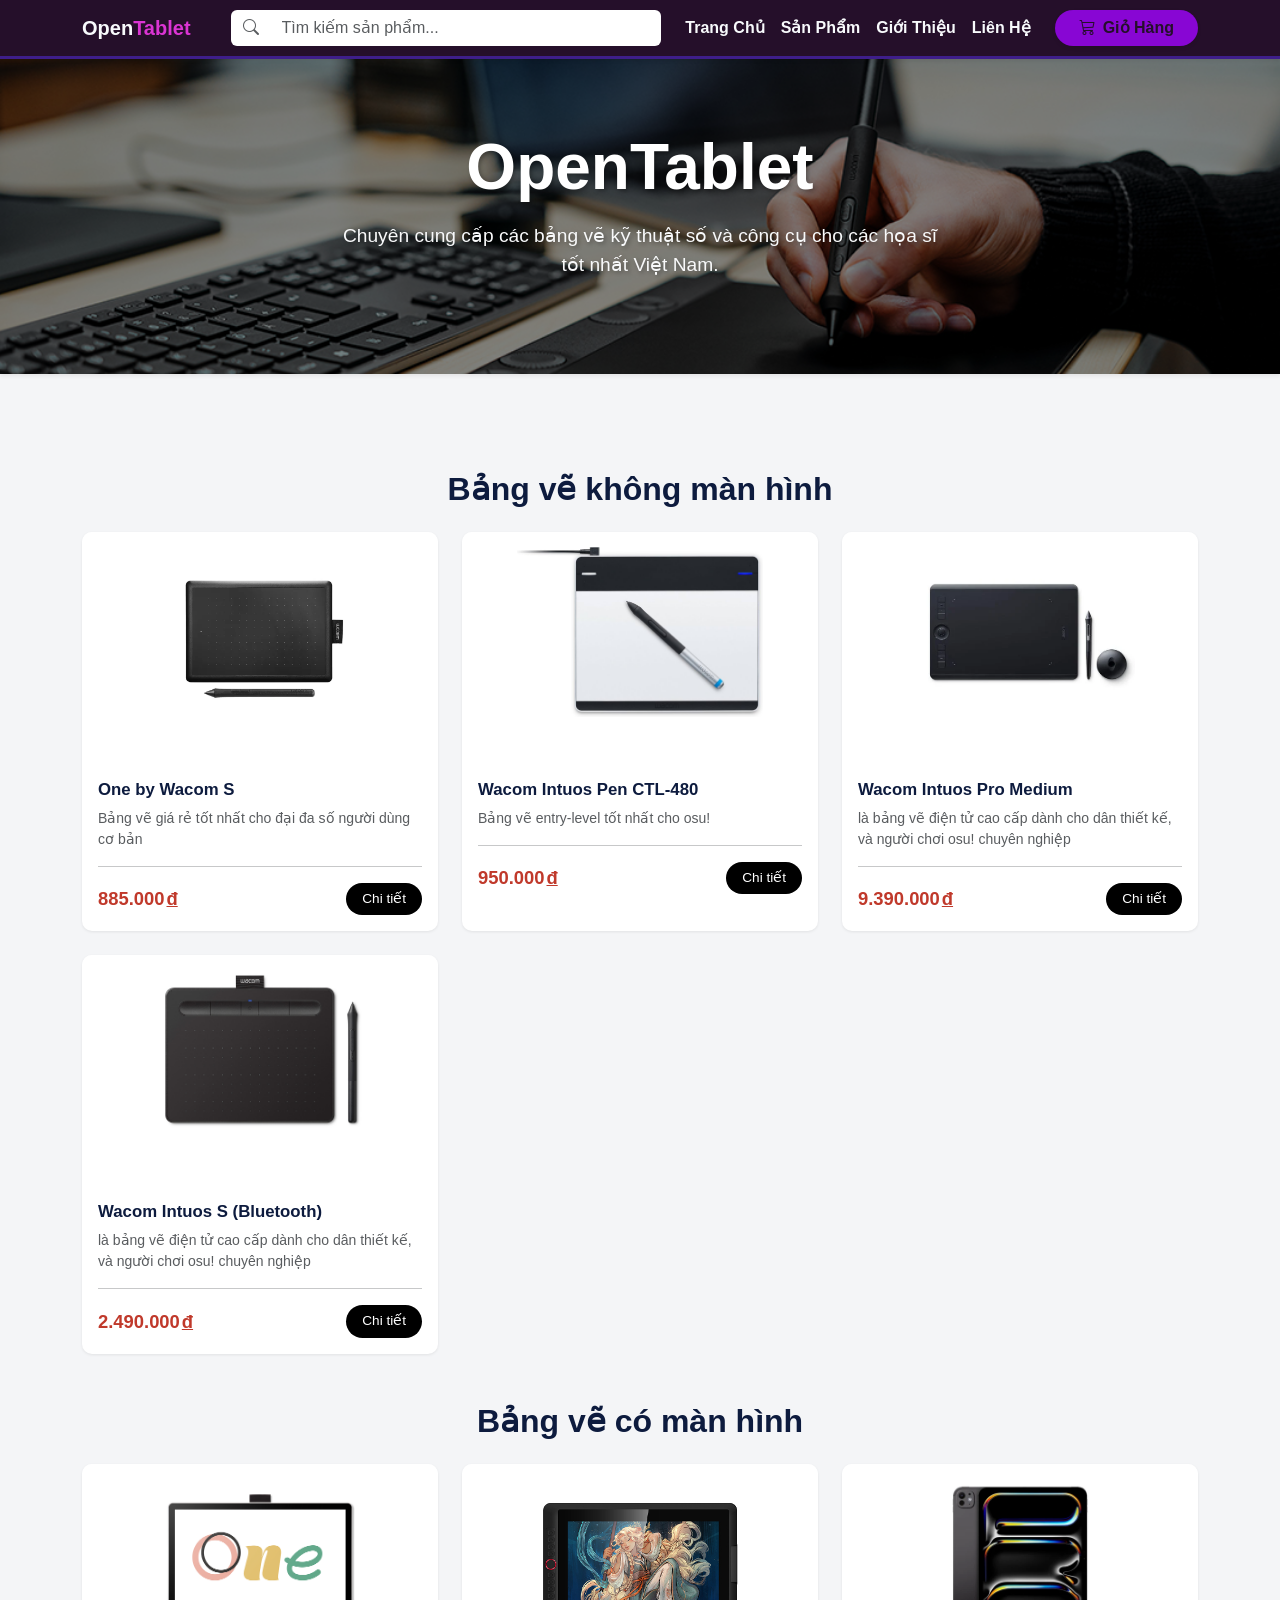
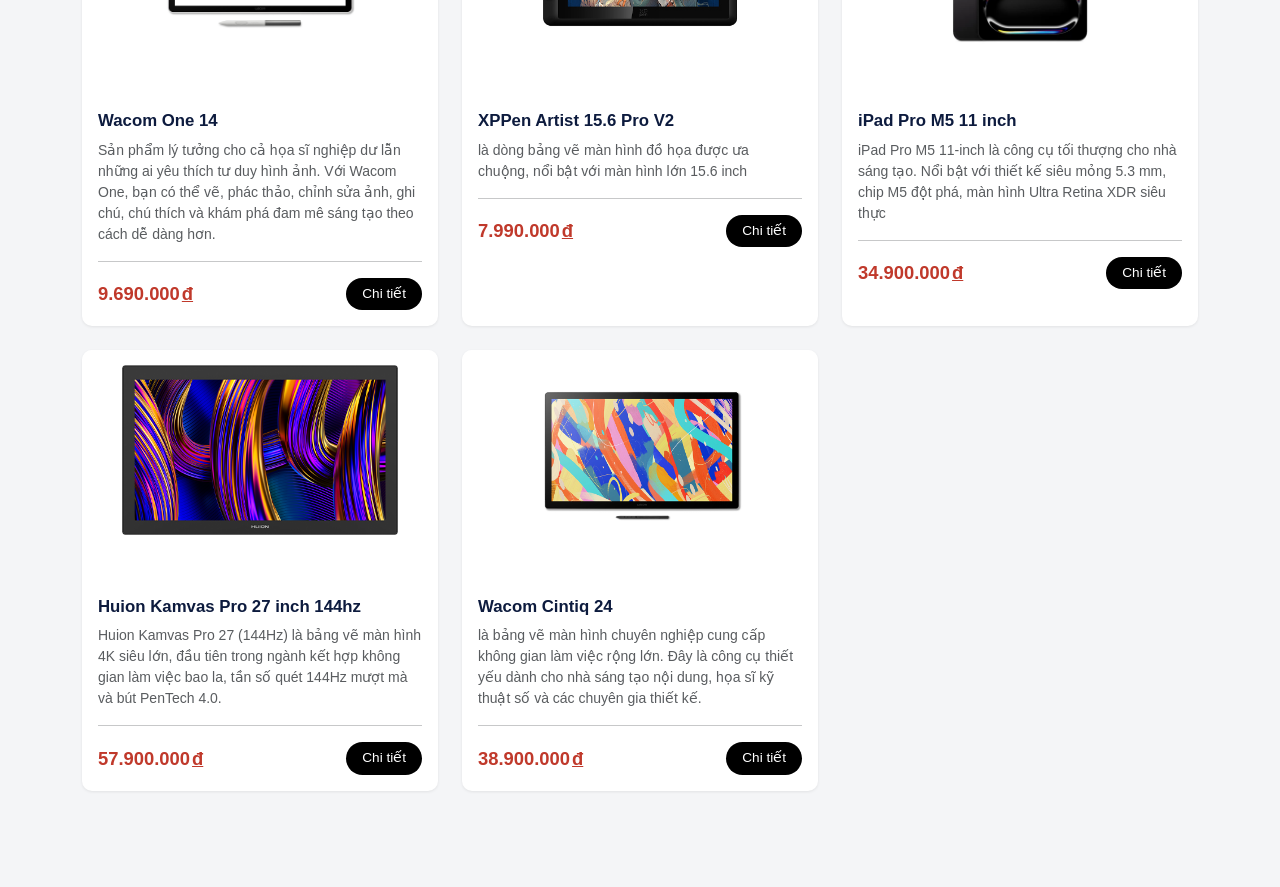
==== index.html @ 82586452 "include favicon link in HTML files" ====
<!DOCTYPE html>
<html lang="vi">
<head>
    <meta charset="UTF-8">
    <meta name="viewport" content="width=device-width, initial-scale=1.0">
    <title>OpenTablet shop</title>
    <link href="https://cdn.jsdelivr.net/npm/bootstrap@5.3.0/dist/css/bootstrap.min.css" rel="stylesheet">
    <link href="https://cdn.jsdelivr.net/npm/bootstrap-icons@1.10.5/font/bootstrap-icons.css" rel="stylesheet">
    <link rel="stylesheet" href="css/style.css">
    <link rel="icon" href="assets/icon.ico" type="image/x-icon">
</head>
<body>

    <nav class="navbar navbar-expand-lg navbar-dark sticky-top shadow-sm">
        <div class="container">
            <a class="navbar-brand" href="#">Open<span style="color:#db34d3">Tablet</span></a>
            <button class="navbar-toggler" type="button" data-bs-toggle="collapse" data-bs-target="#navbarNav" aria-controls="navbarNav" aria-expanded="false" aria-label="Toggle navigation">
                <span class="navbar-toggler-icon"></span>
            </button>
            <div class="collapse navbar-collapse" id="navbarNav">
                <form class="d-flex ms-lg-4 me-lg-3 my-3 my-lg-0 flex-grow-1" role="search" id="product-search-form">
                    <div class="input-group">
                        <span class="input-group-text bg-white border-0 text-muted"><i class="bi bi-search"></i></span>
                        <input type="search" class="form-control border-0 shadow-none" id="product-search" placeholder="Tìm kiếm sản phẩm..." aria-label="Tìm kiếm sản phẩm">
                    </div>
                </form>
                <ul class="navbar-nav mb-2 mb-lg-0 align-items-center ms-lg-auto">
                    <li class="nav-item">   
                        <a class="nav-link active" href="index.html">Trang Chủ</a>
                    </li>
                    <li class="nav-item">
                        <a class="nav-link" href="#products-section">Sản Phẩm</a>
                    </li>
                    <li class="nav-item">
                        <a class="nav-link" href="#about-section">Giới Thiệu</a>
                    </li> 
                    <li class="nav-item">
                        <a class="nav-link" href="#contact-section">Liên Hệ</a>
                    </li>
                    <li class="nav-item ms-lg-3">
                        <a href="#" class="btn btn-accent rounded-pill px-4 shadow-sm text-dark-blue d-flex align-items-center">
                            <i class="bi bi-cart3 me-2"></i> Giỏ Hàng
                        </a>
                    </li>   
                </ul>
            </div>
        </div>
    </nav>

    <section class="d-flex align-items-center bg-dark text-white text-center position-relative overflow-hidden shadow-sm" style="height: 35vh;">
        <div class="position-absolute top-0 start-0 w-100 h-100 opacity-10" style="pointer-events: none;">
            <img src="assets/test-bg3.jpg" alt="Banner Background" class="w-100 h-100 object-fit-cover">
        </div>

        <div class="position-absolute top-0 start-0 w-100 h-100" 
            style="background-color: rgba(0, 0, 0, 0.5); z-index: 1; pointer-events: none;">
        </div>

        <div class="container py-5 position-relative z-1 animate-fade-in">
            <h1 class="display-3 fw-bold text-white mb-3" style="text-shadow: 2px 2px 4px rgba(0,0,0,0.3);">OpenTablet</h1>
            <p class="lead text-light mb-4 mx-auto" style="max-width: 600px; font-size: 1.2rem; text-shadow: 2px 2px 4px rgba(0,0,0,0.3);">Chuyên cung cấp các bảng vẽ kỹ thuật số và công cụ cho các họa sĩ tốt nhất Việt Nam.</p>
        </div>
    </section>
    
    <!-- product area -->
    <main class="py-5">
        <div class="container my-5" id="products-section">
            <h2 class="fw-bold mb-4 text-center" style="color:#0d1b3e">Bảng vẽ không màn hình</h2>
            <div class="row g-4" id="no-screen-list"></div>
        </div>

        <div class="container my-5">
            <h2 class="fw-bold mb-4 text-center" style="color:#0d1b3e">Bảng vẽ có màn hình</h2>
            <div class="row g-4" id="screen-list"></div>
        </div>
    </main>

    <template id="product-template">
    <div class="col-12 col-md-6 col-lg-4">
        <div class="card product-card">
        <img class="product-img w-100" src="" alt="">
        <div class="card-body">
            <span class="badge badge-model text-white mb-2 d-inline-block"></span>
            <h5 class="product-title"></h5>
            <p class="text-muted small mb-3 product-desc"></p>
            <hr>
            <div class="d-flex justify-content-between align-items-center">
                <span class="product-price price-tag"></span>
                <a class="btn btn-black" href="#" onclick="goDetail(this); return false;">Chi tiết</a>
            </div>
        </div>
    </div>
    </template>

    <script src="https://cdn.jsdelivr.net/npm/bootstrap@5.3.0/dist/js/bootstrap.bundle.min.js"></script>
    <script src="js/app.js"></script>
    <script src="js/search.js"></script>
</body>
</html>
---- css/style.css ----
:root {
    --primary-dark: #250f2a;
    --navy-blue: #3e1e8a;
    --accent-cyan: #3bf6ce;
    --accent-purple: #8806d4;
    --light-bg: #f8fafc;
    --card-border: #e2e8f0;
}

body {
    background-color: var(--light-bg);
    color: #334155;
    font-family: 'Open Sans', sans-serif; background: #f4f5f7;
    display: flex;
    flex-direction: column;
    min-height: 100vh;

}

.navbar {
    background-color: var(--primary-dark) !important;
    border-bottom: 3px solid var(--navy-blue);
}   

.navbar-brand, .nav-link {
    color: #f8fafc !important;
    font-weight: 700;
}

.nav-link:hover {
    color: var(--accent-purple) !important;
}

.btn-dark-blue {
    background-color: var(--navy-blue);
    color: #ffffff;
    border: none;
    transition: all 0.3s ease;
}

.btn-dark-blue:hover {
    background-color: var(--primary-dark);
    color: var(--accent-purple);
}

.btn-accent {
    background-color: var(--accent-purple);
    color: var(--primary-dark);
    font-weight: 600;
    border: none;
    transition: all 0.3s ease;
}

.btn-accent:hover {
    background-color: var(--accent-cyan);
    color: #ffffff;
}

.product-card { 
    border: none; 
    border-radius: 10px; 
    box-shadow: 0 1px 3px rgba(0,0,0,0.08);
    transition: transform .15s; height: 100%;
}

.product-card:hover { 
    transform: translateY(-3px); 
    box-shadow: 0 4px 12px rgba(0,0,0,0.12);
}

.product-img { 
    height: 200px; 
    object-fit: contain; 
    padding: 15px; background: #fff; 
    border-radius: 10px 10px 0 0;
}


.badge-sku { background: #0d1b3e; 
    font-size: .75rem; 
    font-weight: 600; 
}
.product-title { 
    color: #0d1b3e; 
    font-weight: 700; 
    font-size: 1.05rem; 
}

.product-price { 
    color: #c0392b; 
    font-weight: 700; 
    font-size: 1.15rem; 
}

.btn-black { 
    background: #000; 
    color: #fff; border: none; 
    border-radius: 20px; 
    font-size: .85rem; 
    padding: 6px 16px; 
}

.btn-black:hover {
    background: #222; 
    color: #fff; 
}

.price-tag::after { 
    content: "đ"; 
    text-decoration: underline; 
    margin-left: 2px; 
}

footer { 
    background: #0d1b3e; 
    color: #ccc; 
}
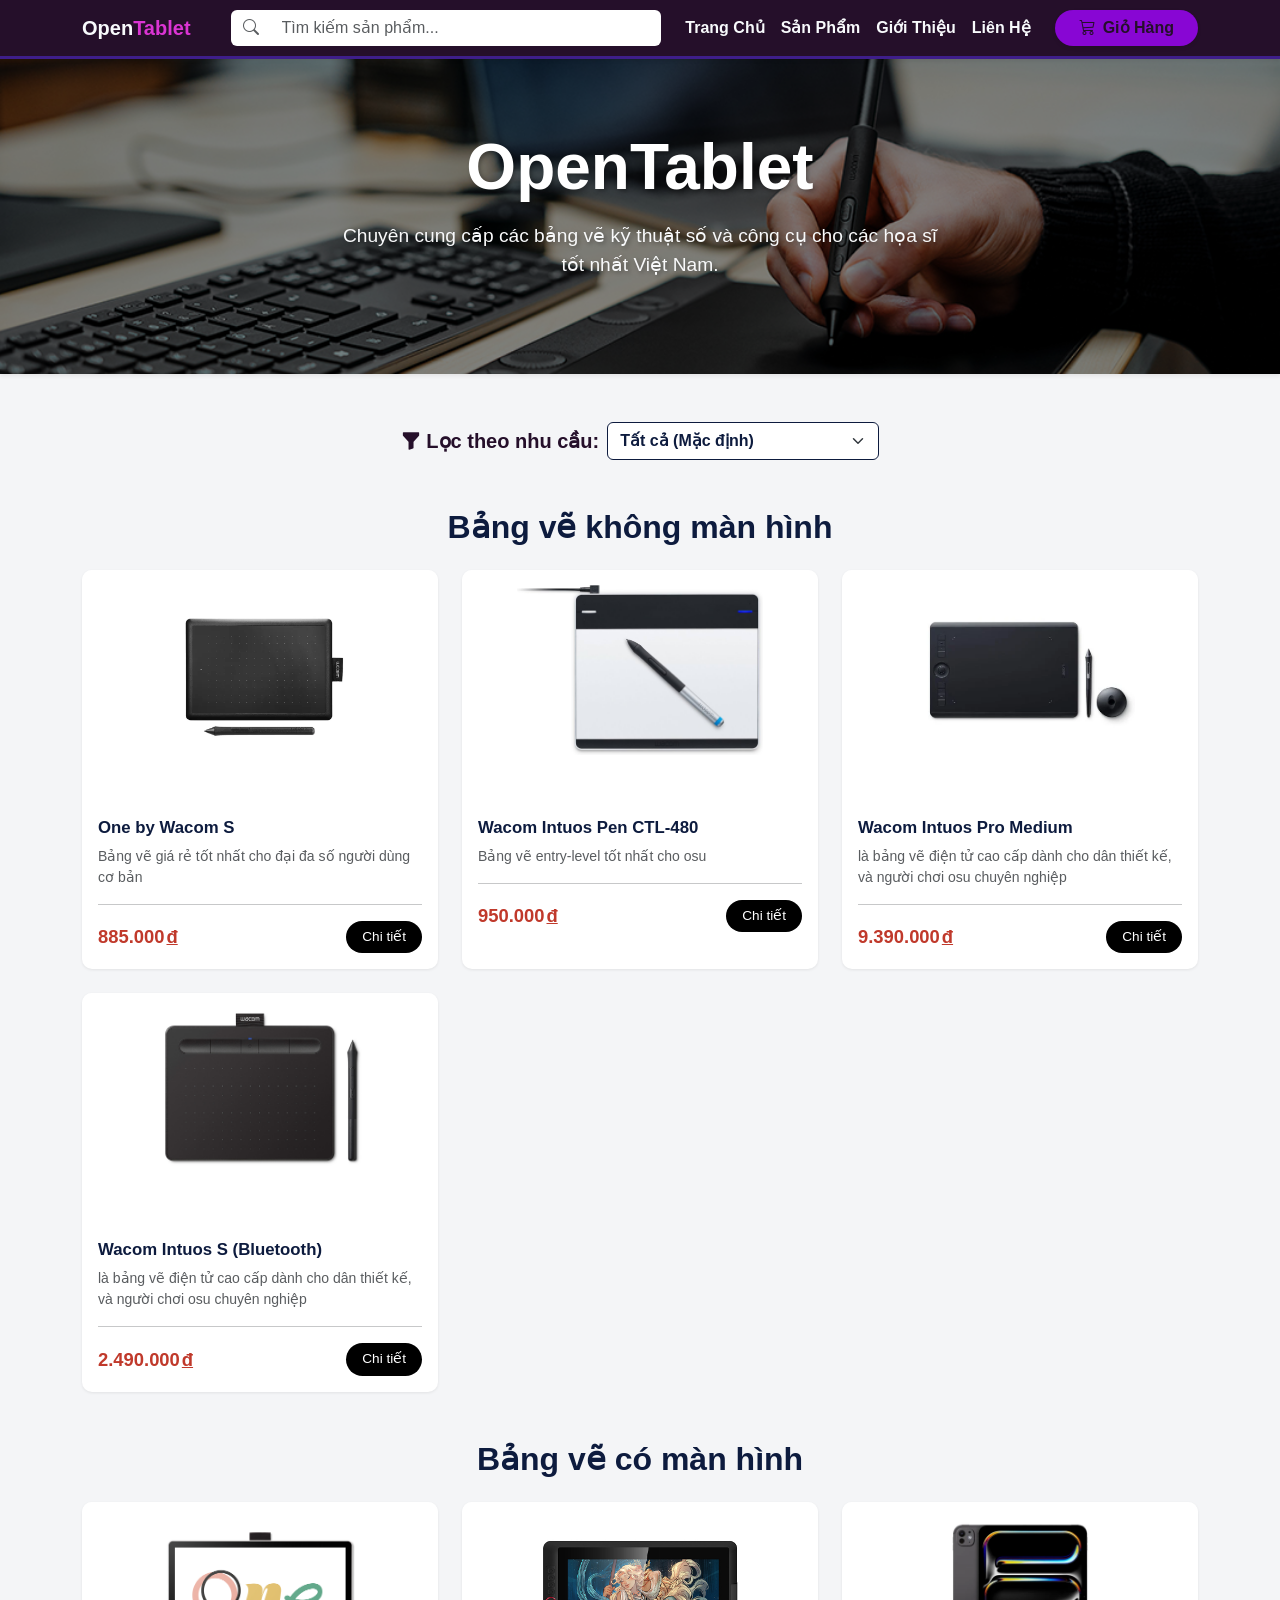
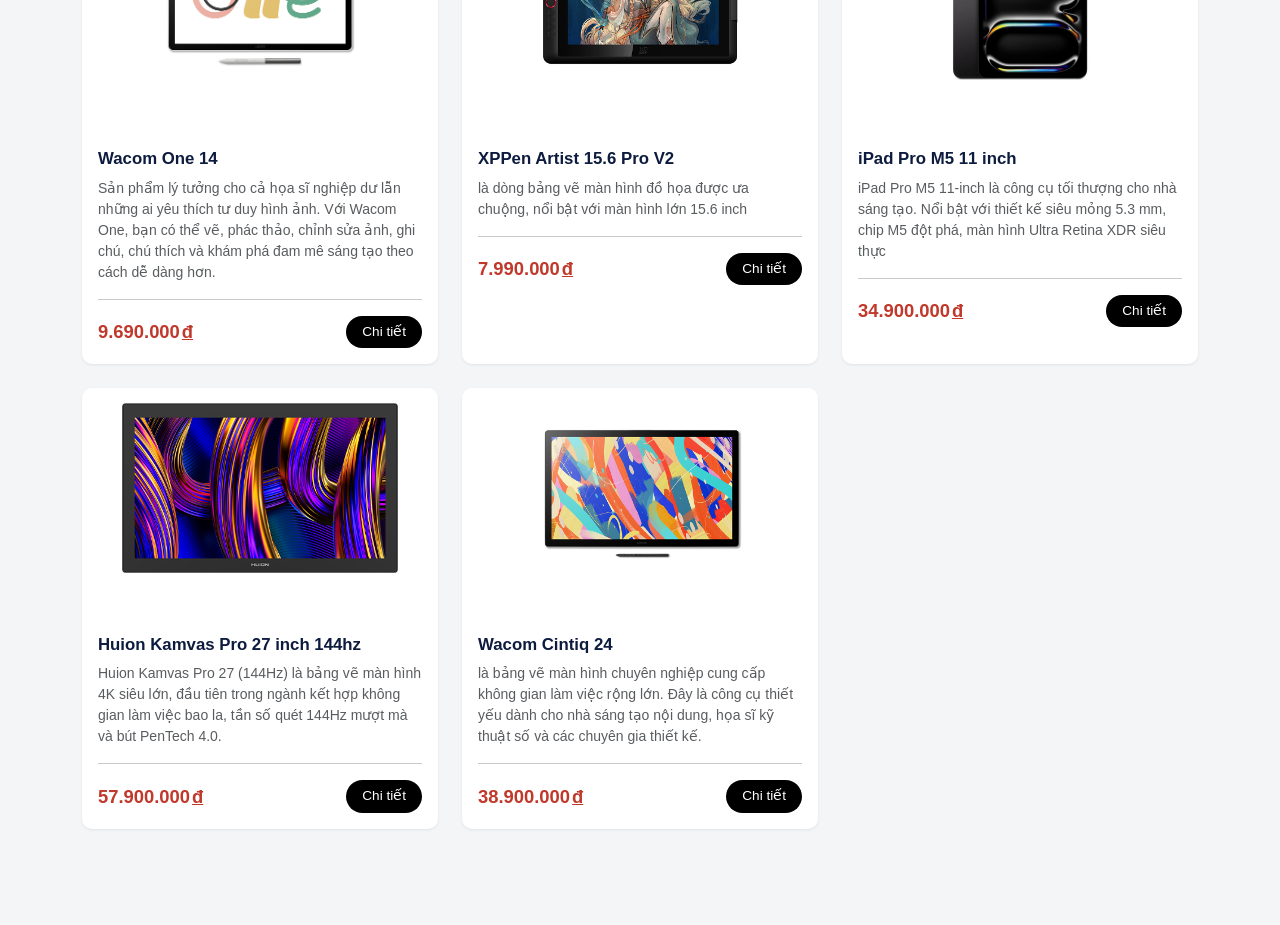
==== commit 734298d7: "i don't know, but i add: implement product filter dropdown in the main section" ====
--- a/index.html
+++ b/index.html
@@ -64,6 +64,19 @@
     
     <!-- product area -->
     <main class="py-5">
+        <div class="container mb-5">
+        <div class="d-flex justify-content-center align-items-center gap-2">
+            <label for="product-filter" class="fw-bold fs-5 text-nowrap" style="color:#250f2a">
+                <i class="bi bi-funnel-fill"></i> Lọc theo nhu cầu:
+            </label>
+            <select class="form-select w-auto fw-semibold" id="product-filter" style="border-color: #0d1b3e; color: #0d1b3e;">
+                <option value="all" selected>Tất cả (Mặc định)</option>
+                <option value="osu">Dành cho người chơi osu!</option>
+                <option value="education">Học tập - Giảng dạy</option>
+                <option value="professional">Chuyên nghiệp - Bán chuyên</option>
+            </select>
+        </div>
+    </div>
         <div class="container my-5" id="products-section">
             <h2 class="fw-bold mb-4 text-center" style="color:#0d1b3e">Bảng vẽ không màn hình</h2>
             <div class="row g-4" id="no-screen-list"></div>
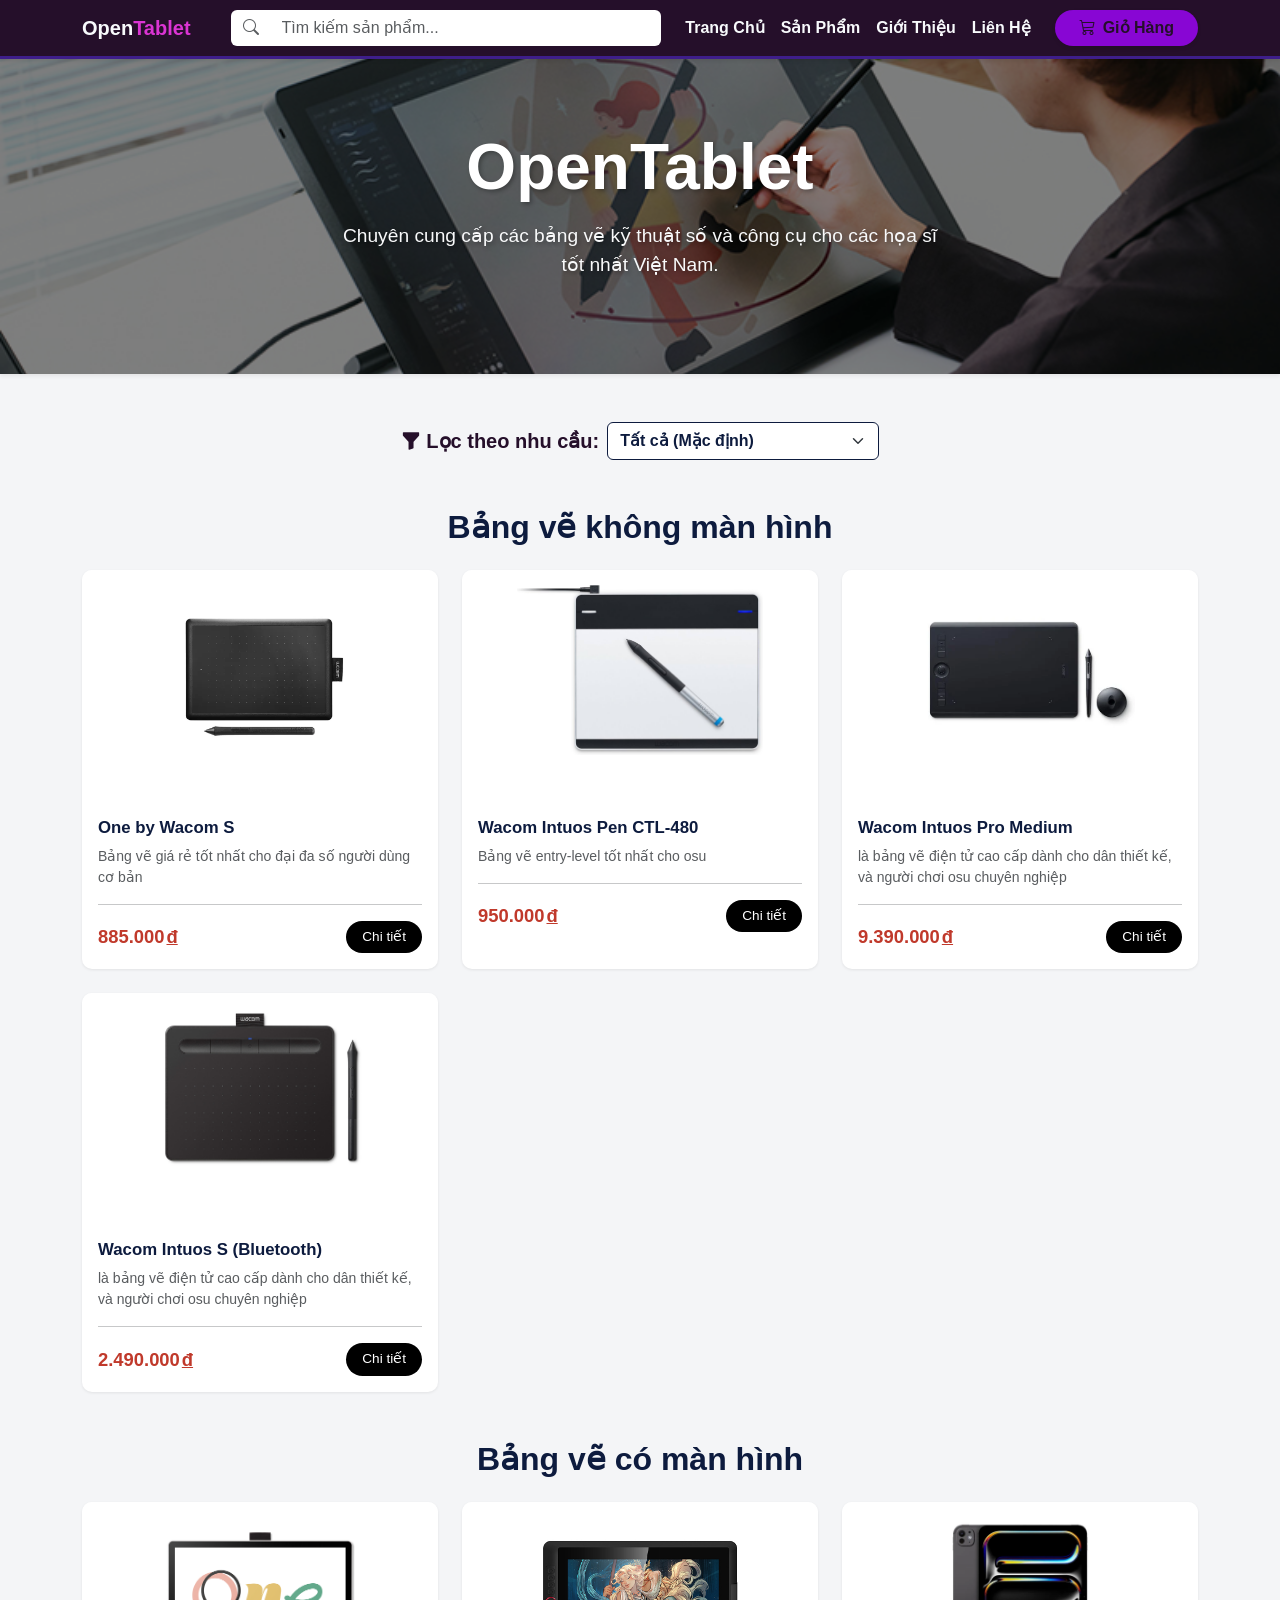
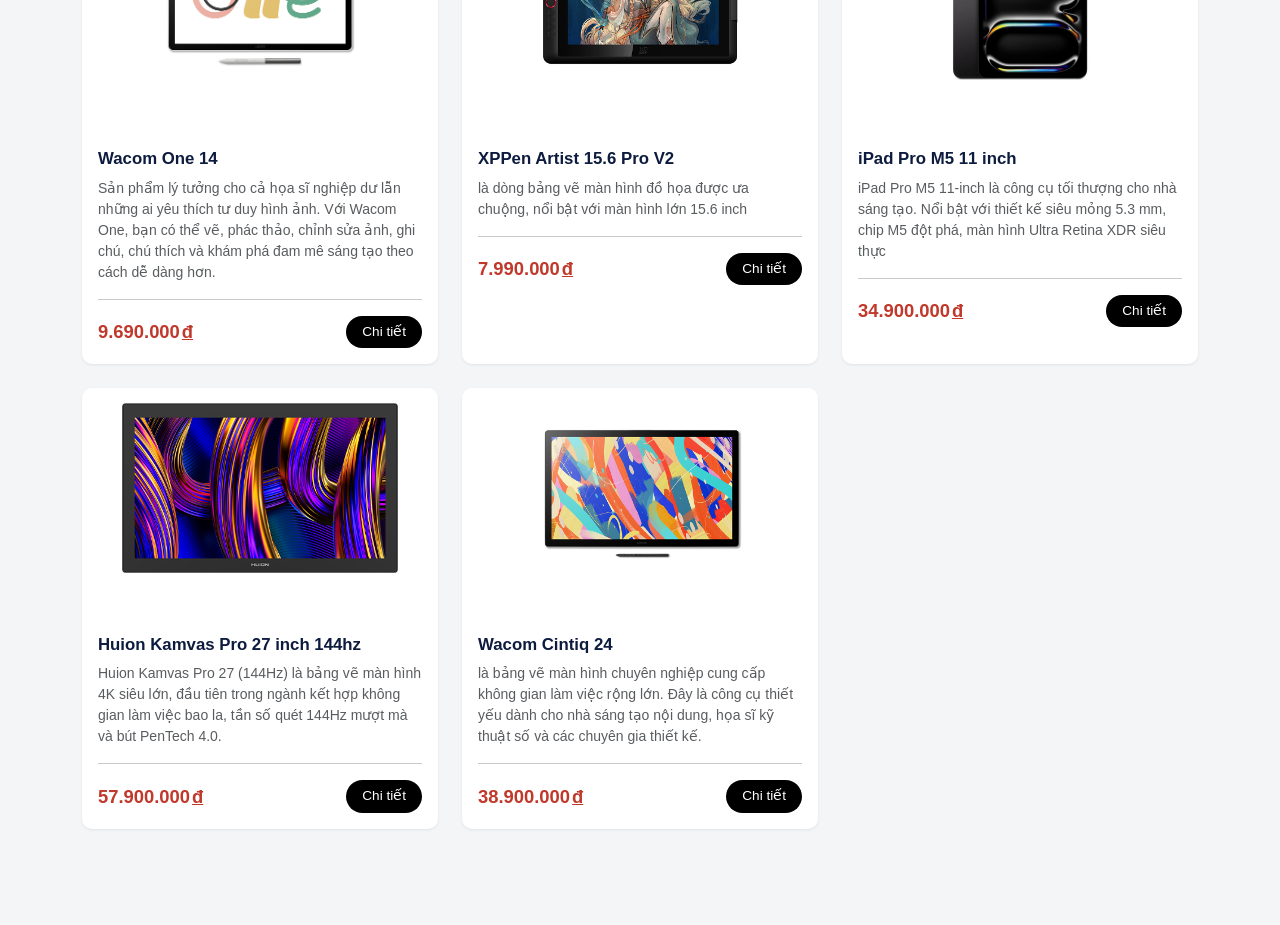
==== commit edd25d64: "add image change functionality for product filter selection" ====
--- a/index.html
+++ b/index.html
@@ -3,7 +3,7 @@
 <head>
     <meta charset="UTF-8">
     <meta name="viewport" content="width=device-width, initial-scale=1.0">
-    <title>OpenTablet shop</title>
+    <title lang="vi">OpenTablet shop</title>
     <link href="https://cdn.jsdelivr.net/npm/bootstrap@5.3.0/dist/css/bootstrap.min.css" rel="stylesheet">
     <link href="https://cdn.jsdelivr.net/npm/bootstrap-icons@1.10.5/font/bootstrap-icons.css" rel="stylesheet">
     <link rel="stylesheet" href="css/style.css">
@@ -49,7 +49,7 @@
 
     <section class="d-flex align-items-center bg-dark text-white text-center position-relative overflow-hidden shadow-sm" style="height: 35vh;">
         <div class="position-absolute top-0 start-0 w-100 h-100 opacity-10" style="pointer-events: none;">
-            <img src="assets/test-bg3.jpg" alt="Banner Background" class="w-100 h-100 object-fit-cover">
+            <img src="assets/test-bg2.jpg" alt="Banner Background" id="banner-img" class="w-100 h-100 object-fit-cover">
         </div>
 
         <div class="position-absolute top-0 start-0 w-100 h-100" 
@@ -108,5 +108,6 @@
     <script src="https://cdn.jsdelivr.net/npm/bootstrap@5.3.0/dist/js/bootstrap.bundle.min.js"></script>
     <script src="js/app.js"></script>
     <script src="js/search.js"></script>
+    <script src="js/img-change.js"></script>
 </body>
 </html>
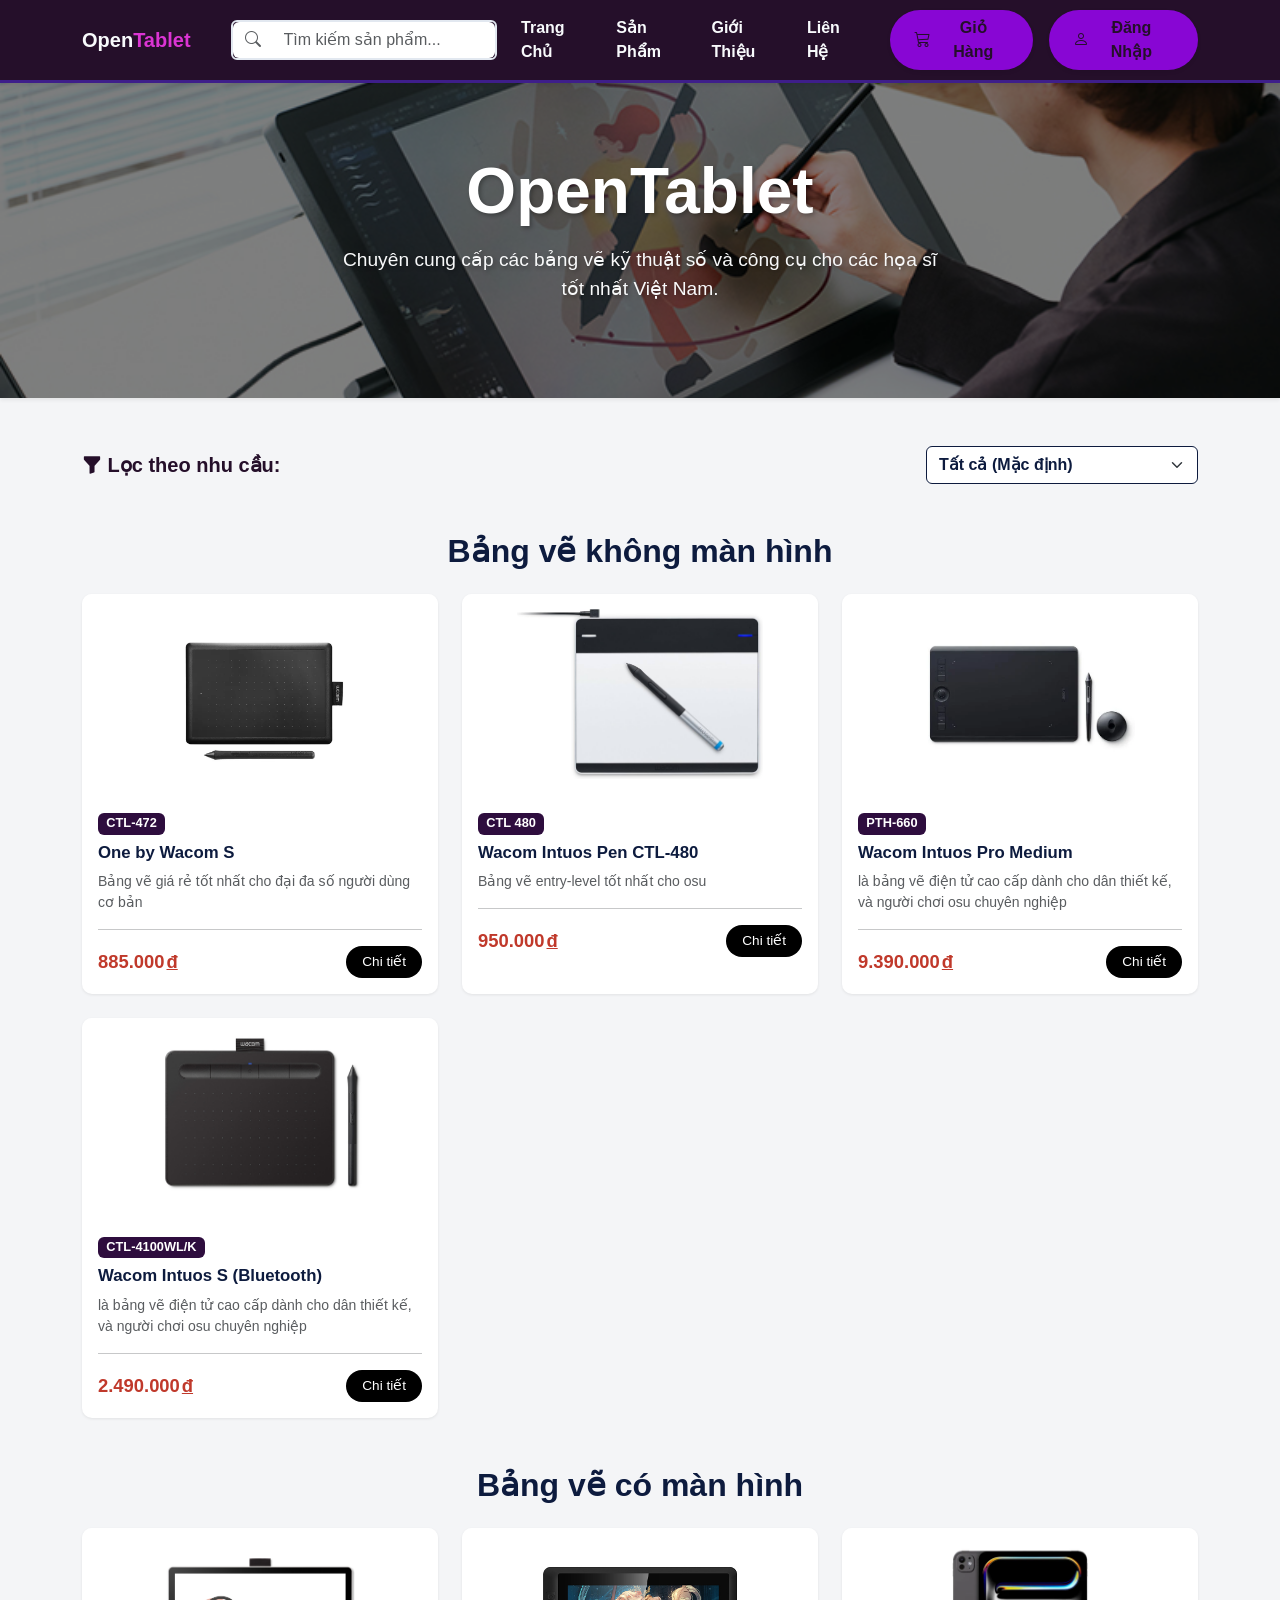
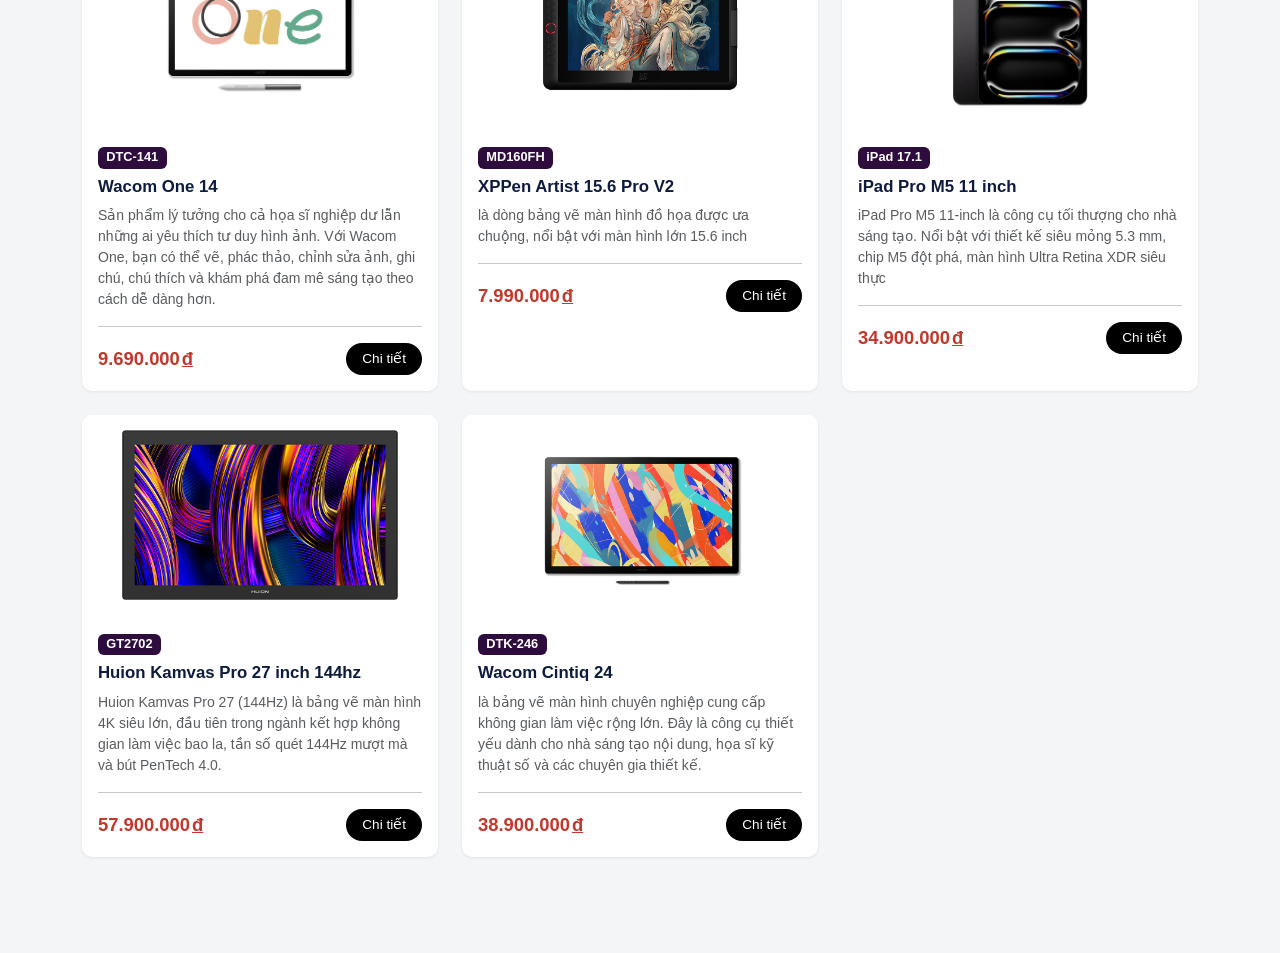
==== commit 5be21903: "feat: add login and sign-up pages with form validation and navigation (demo)" ====
--- a/index.html
+++ b/index.html
@@ -42,6 +42,11 @@
                             <i class="bi bi-cart3 me-2"></i> Giỏ Hàng
                         </a>
                     </li>   
+                    <li class="nav-item ms-lg-3">
+                        <a href="html/login.html" class="btn btn-accent rounded-pill px-4 shadow-sm text-dark-blue d-flex align-items-center">
+                            <i class="bi bi-person"></i> Đăng Nhập
+                        </a>
+                    </li>   
                 </ul>
             </div>
         </div>
@@ -66,10 +71,10 @@
     <main class="py-5">
         <div class="container mb-5">
         <div class="d-flex justify-content-center align-items-center gap-2">
-            <label for="product-filter" class="fw-bold fs-5 text-nowrap" style="color:#250f2a">
+            <label for="product-filter" class="fw-bold fs-5" style="color:#250f2a">
                 <i class="bi bi-funnel-fill"></i> Lọc theo nhu cầu:
             </label>
-            <select class="form-select w-auto fw-semibold" id="product-filter" style="border-color: #0d1b3e; color: #0d1b3e;">
+            <select class="form-select w-auto fw-semibold ms-lg-auto" id="product-filter" style="border-color: #0d1b3e; color: #0d1b3e;">
                 <option value="all" selected>Tất cả (Mặc định)</option>
                 <option value="osu">Dành cho người chơi osu!</option>
                 <option value="education">Học tập - Giảng dạy</option>
--- a/css/style.css
+++ b/css/style.css
@@ -76,8 +76,8 @@
 }
 
 
-.badge-sku { background: #0d1b3e; 
-    font-size: .75rem; 
+.badge-model { background: #2e0d3e; 
+    font-size: .8rem; 
     font-weight: 600; 
 }
 .product-title { 
@@ -114,4 +114,9 @@
 footer { 
     background: #0d1b3e; 
     color: #ccc; 
+}
+
+.input-group { 
+    border: 2px solid var(--card-border); 
+    border-radius: 6px; 
 }
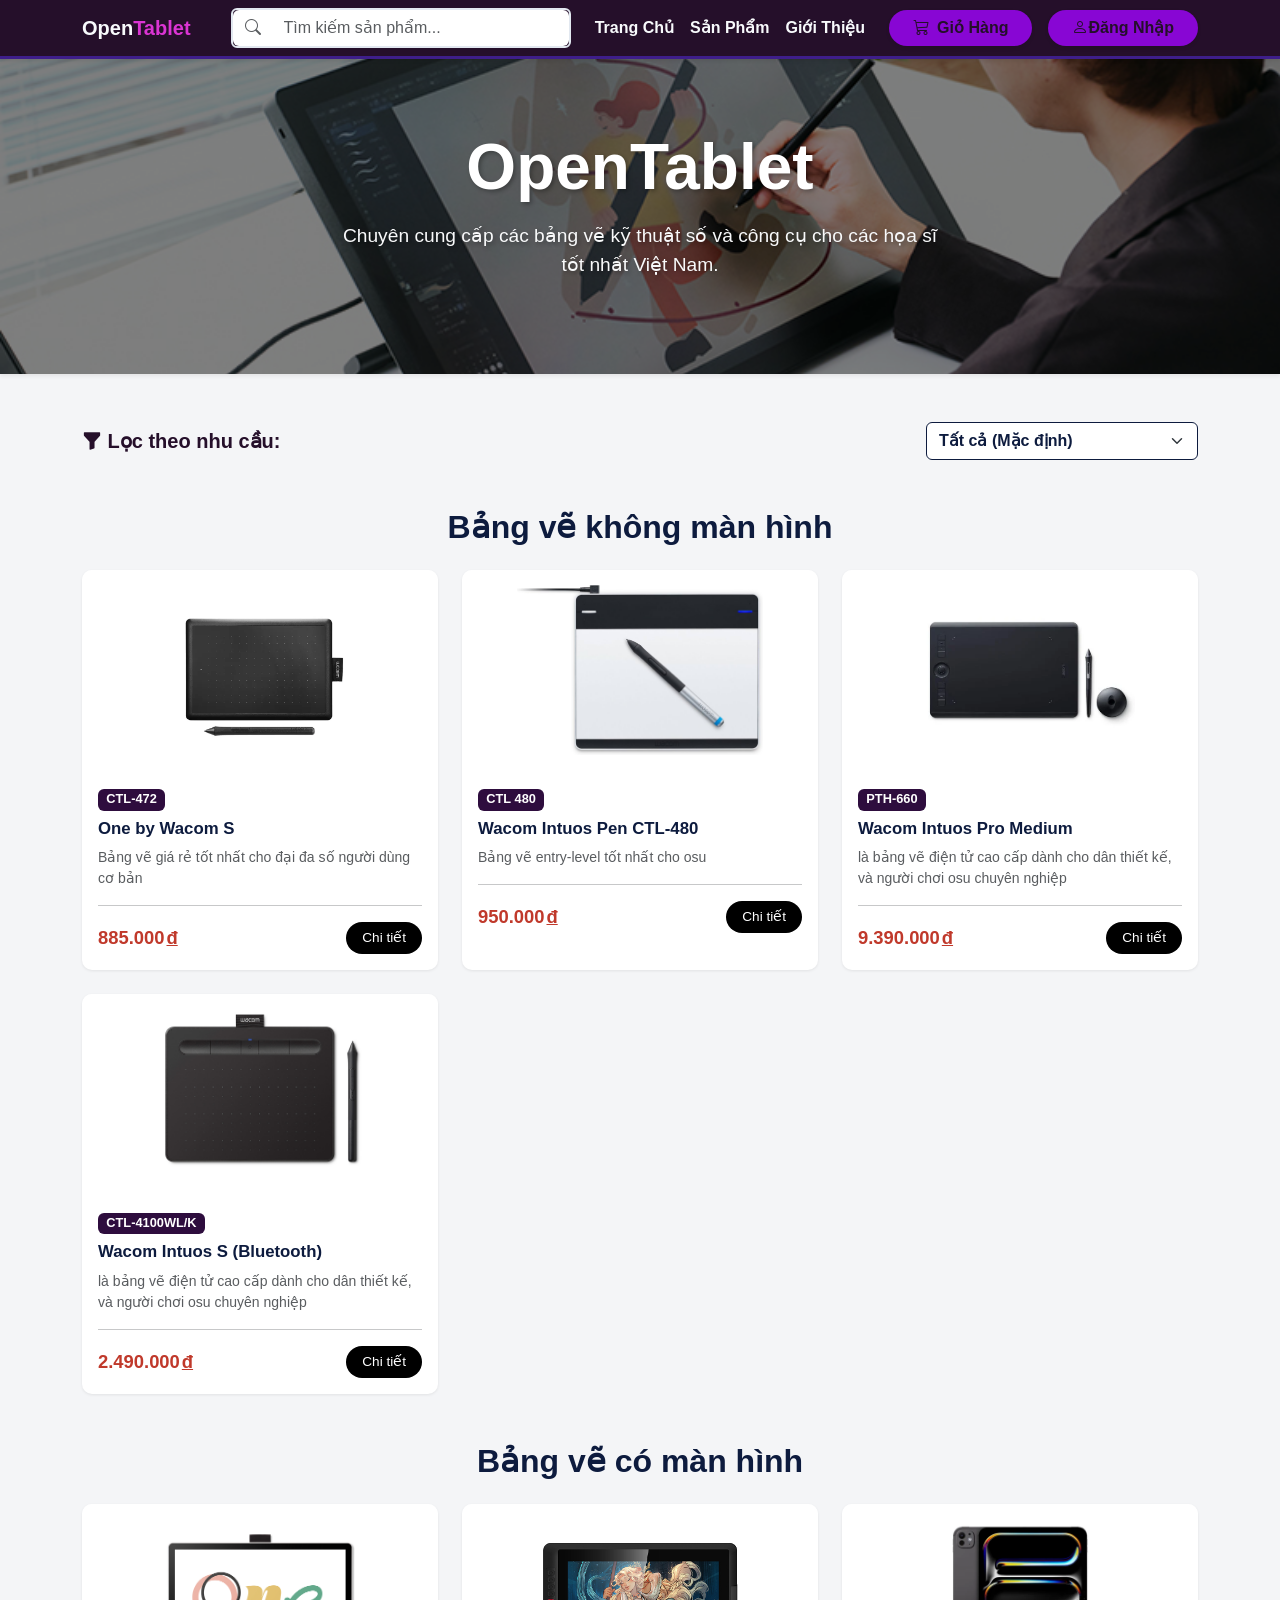
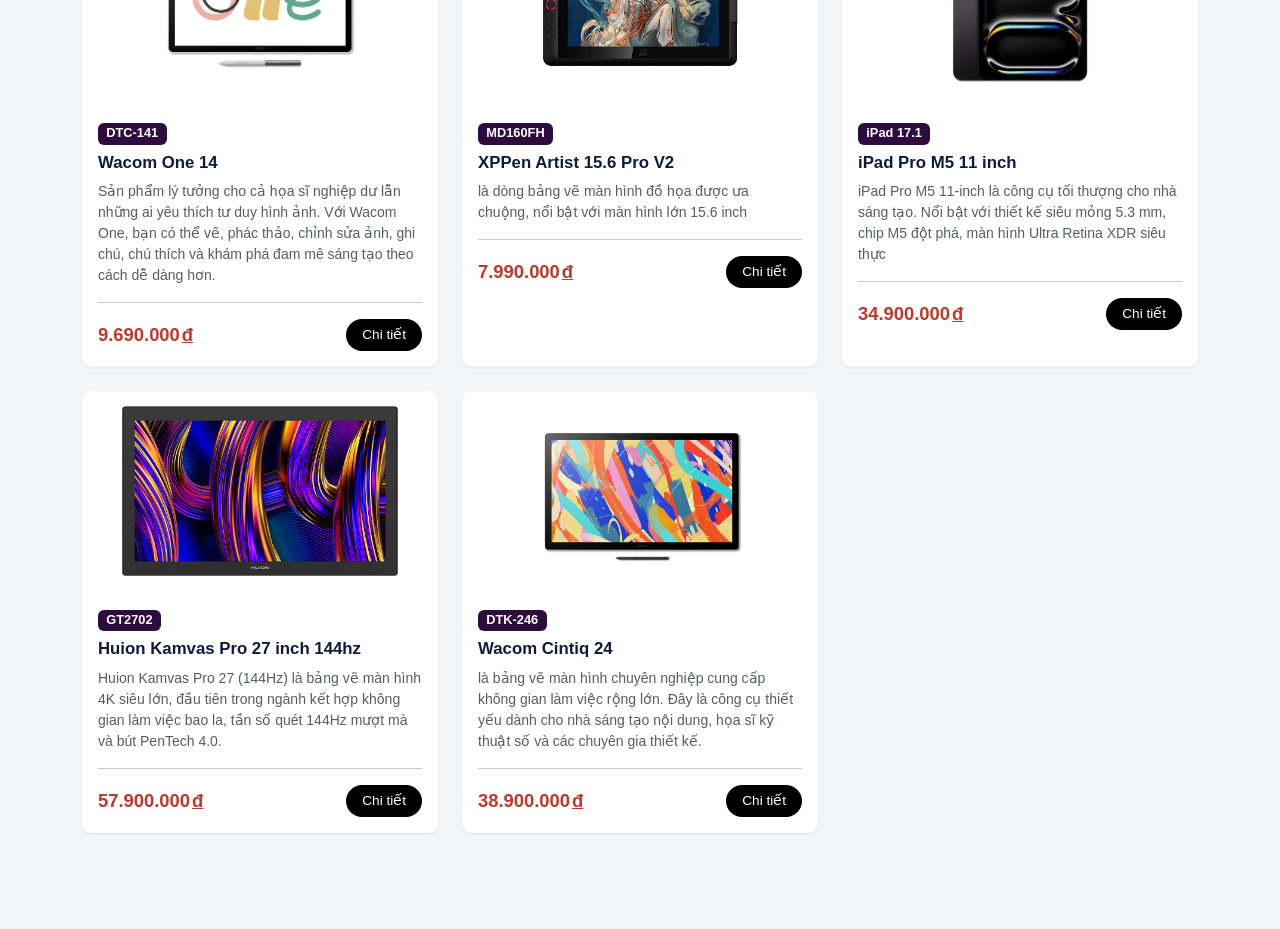
==== commit 80536570: "remove contact and link 'giohang'" ====
--- a/index.html
+++ b/index.html
@@ -34,11 +34,11 @@
                     <li class="nav-item">
                         <a class="nav-link" href="#about-section">Giới Thiệu</a>
                     </li> 
-                    <li class="nav-item">
+                    <!-- <li class="nav-item">
                         <a class="nav-link" href="#contact-section">Liên Hệ</a>
-                    </li>
+                    </li> -->
                     <li class="nav-item ms-lg-3">
-                        <a href="#" class="btn btn-accent rounded-pill px-4 shadow-sm text-dark-blue d-flex align-items-center">
+                        <a href="html/giohang.html" class="btn btn-accent rounded-pill px-4 shadow-sm text-dark-blue d-flex align-items-center">
                             <i class="bi bi-cart3 me-2"></i> Giỏ Hàng
                         </a>
                     </li>   
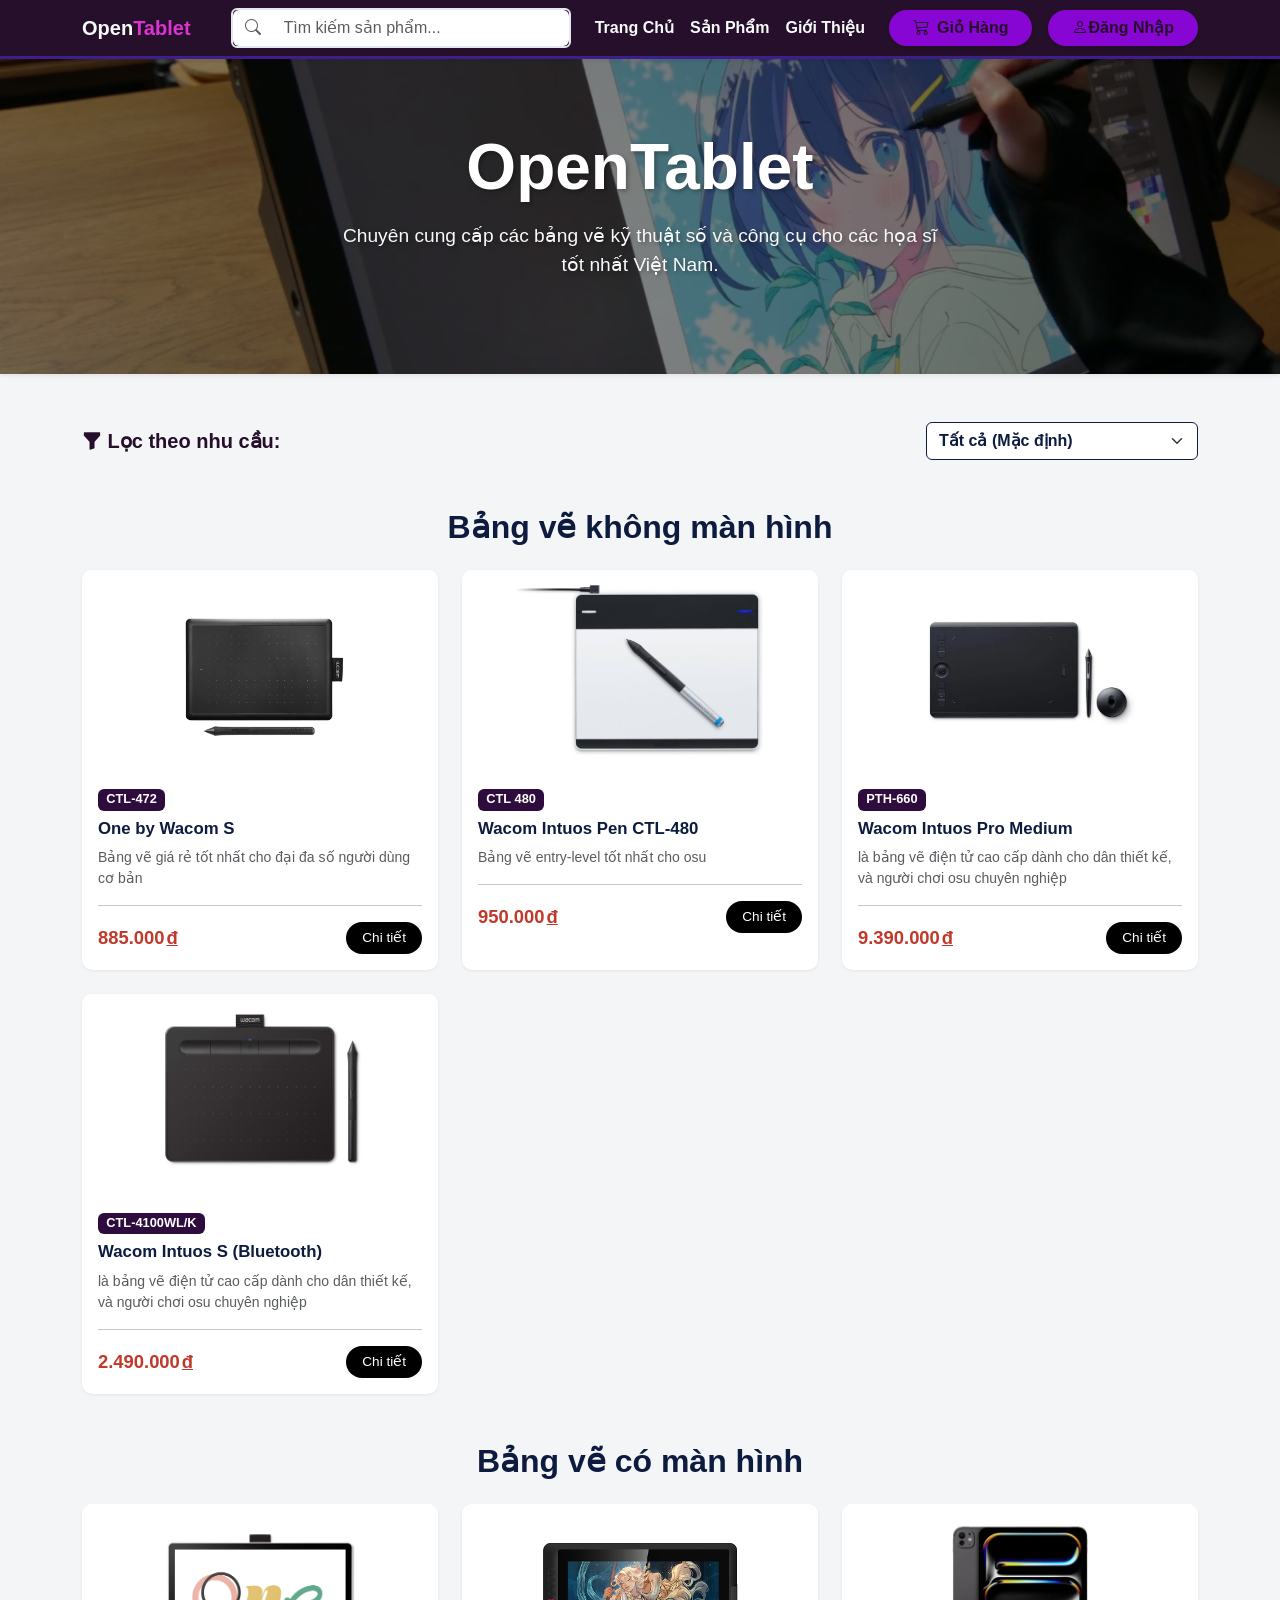
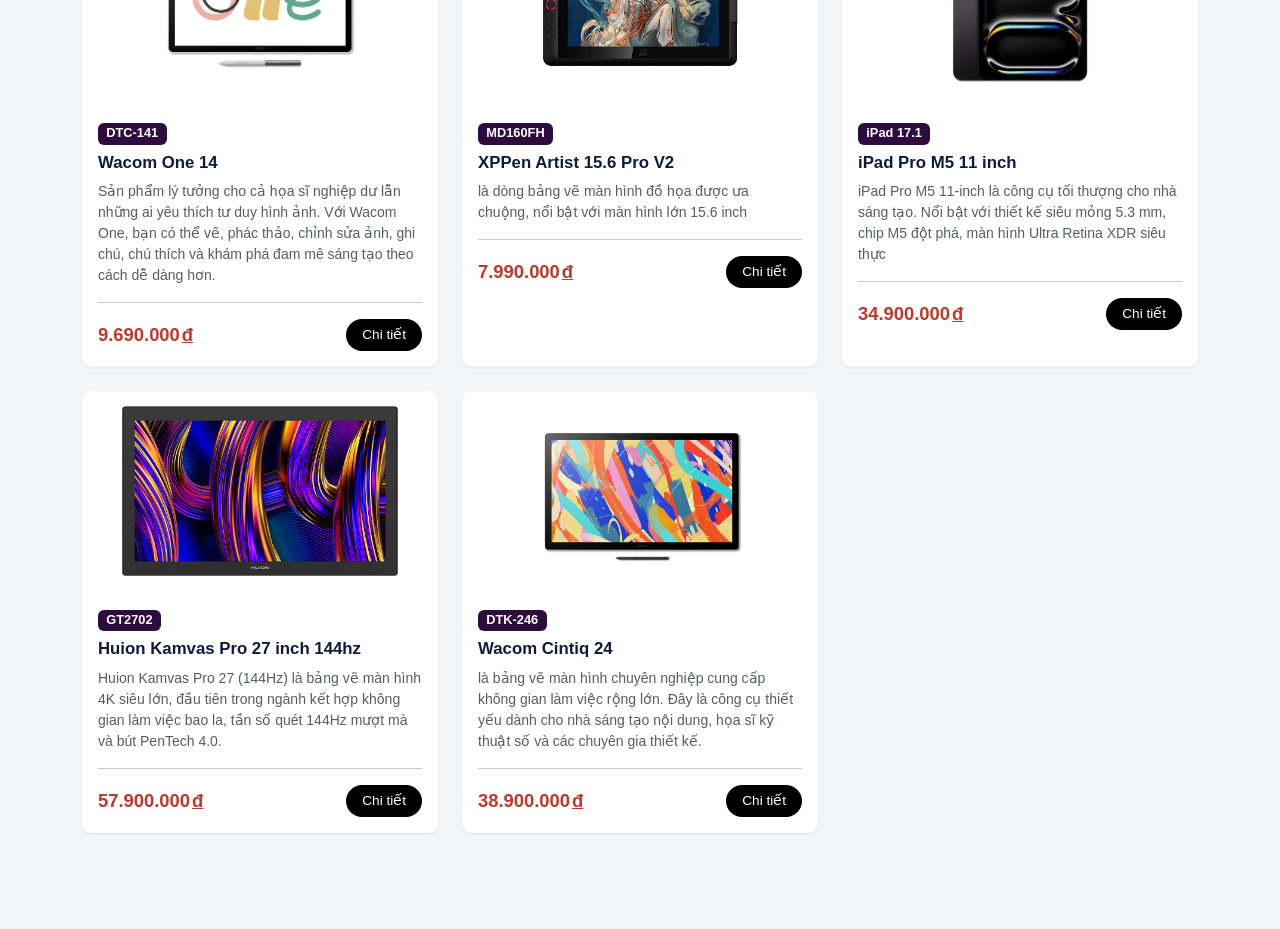
==== commit b52a13c9: "change bg (5-1-insider)" ====
--- a/index.html
+++ b/index.html
@@ -32,7 +32,7 @@
                         <a class="nav-link" href="#products-section">Sản Phẩm</a>
                     </li>
                     <li class="nav-item">
-                        <a class="nav-link" href="#about-section">Giới Thiệu</a>
+                        <a class="nav-link" href="html/gioi-thieu.html">Giới Thiệu</a>
                     </li> 
                     <!-- <li class="nav-item">
                         <a class="nav-link" href="#contact-section">Liên Hệ</a>
@@ -54,7 +54,7 @@
 
     <section class="d-flex align-items-center bg-dark text-white text-center position-relative overflow-hidden shadow-sm" style="height: 35vh;">
         <div class="position-absolute top-0 start-0 w-100 h-100 opacity-10" style="pointer-events: none;">
-            <img src="assets/test-bg2.jpg" alt="Banner Background" id="banner-img" class="w-100 h-100 object-fit-cover">
+            <img src="assets/test-bg5-1-insider.png" alt="Banner Background" id="banner-img" class="w-100 h-100 object-fit-cover">
         </div>
 
         <div class="position-absolute top-0 start-0 w-100 h-100" 
--- a/css/style.css
+++ b/css/style.css
@@ -1,7 +1,7 @@
 :root {
     --primary-dark: #250f2a;
     --navy-blue: #3e1e8a;
-    --accent-cyan: #3bf6ce;
+    --accent-cyan: #3b055a;
     --accent-purple: #8806d4;
     --light-bg: #f8fafc;
     --card-border: #e2e8f0;
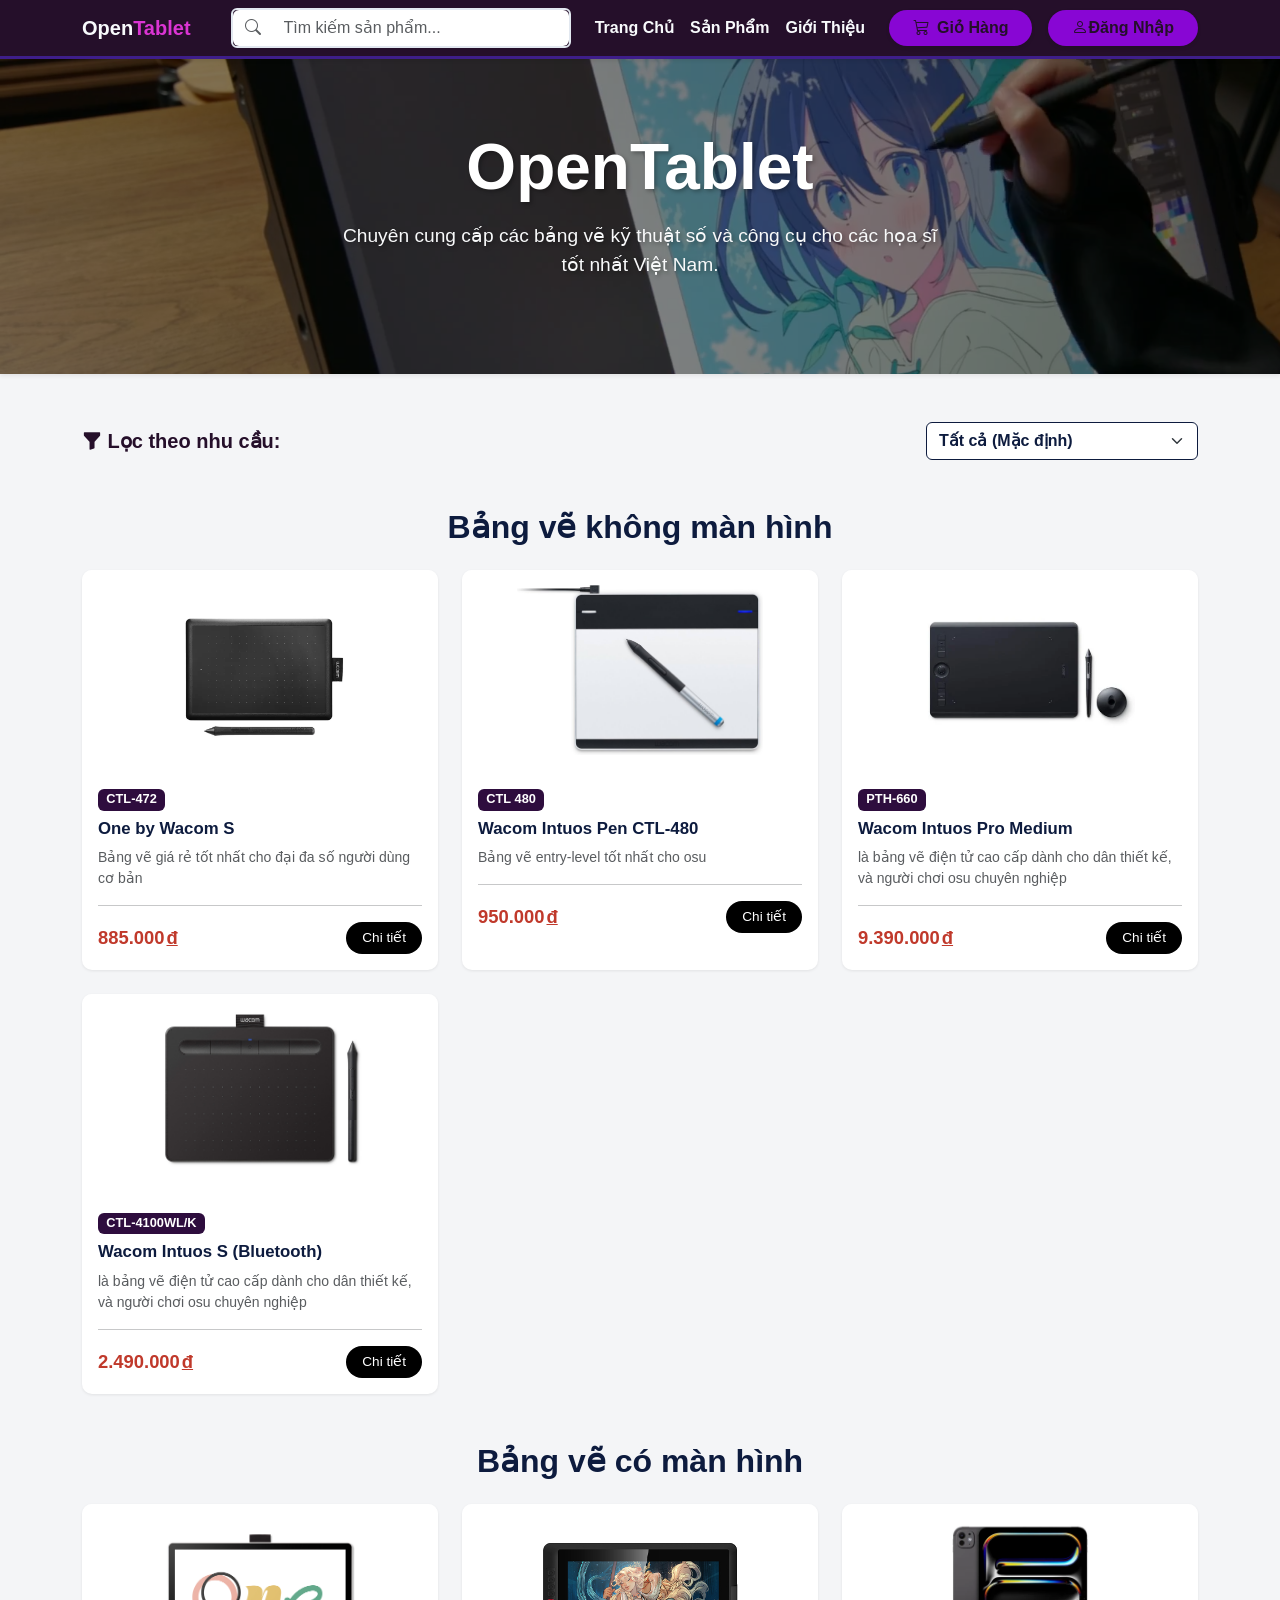
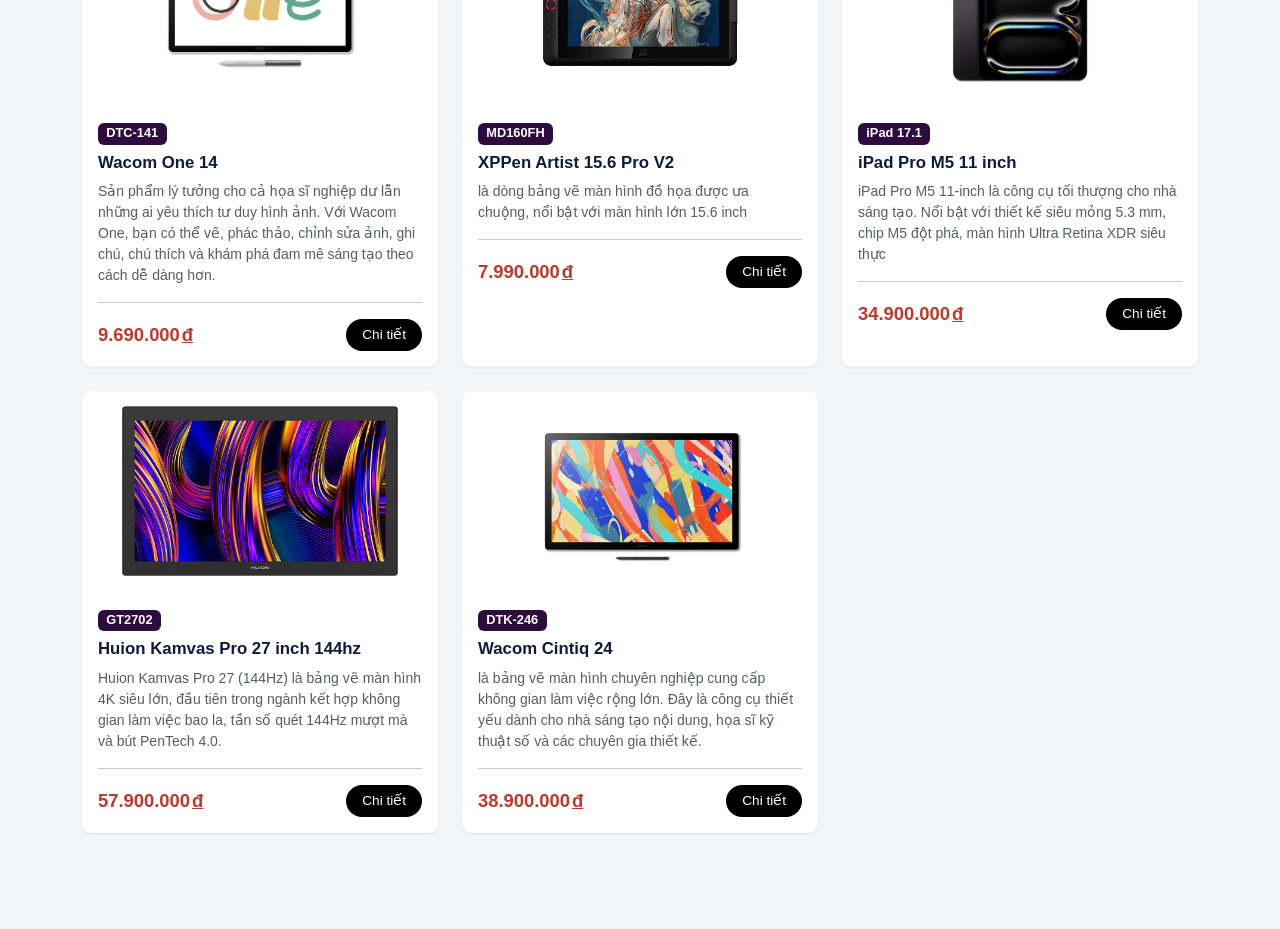
==== commit a62dfdc2: "change bg" ====
--- a/index.html
+++ b/index.html
@@ -54,7 +54,7 @@
 
     <section class="d-flex align-items-center bg-dark text-white text-center position-relative overflow-hidden shadow-sm" style="height: 35vh;">
         <div class="position-absolute top-0 start-0 w-100 h-100 opacity-10" style="pointer-events: none;">
-            <img src="assets/test-bg5-1-insider.png" alt="Banner Background" id="banner-img" class="w-100 h-100 object-fit-cover">
+            <img src="assets/test-bg5-insider.png" alt="Banner Background" id="banner-img" class="w-100 h-100 object-fit-cover">
         </div>
 
         <div class="position-absolute top-0 start-0 w-100 h-100" 
